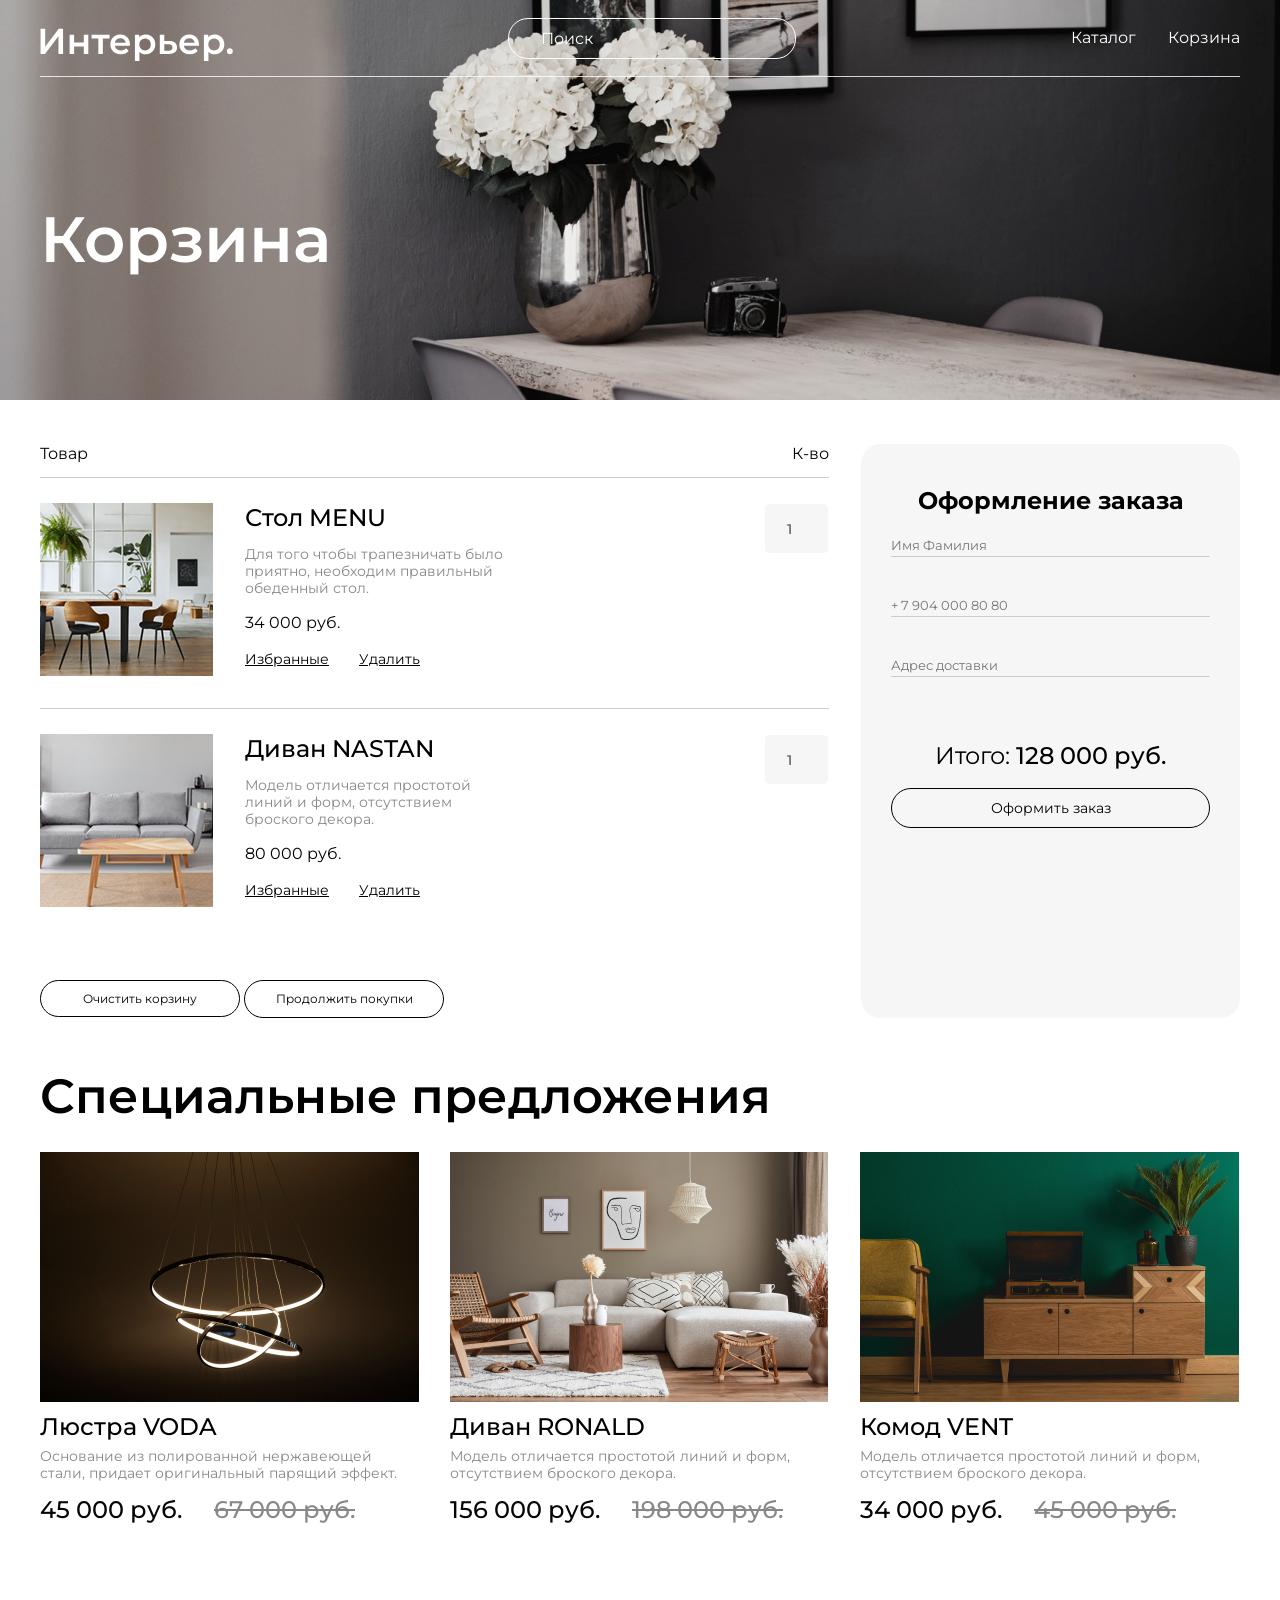
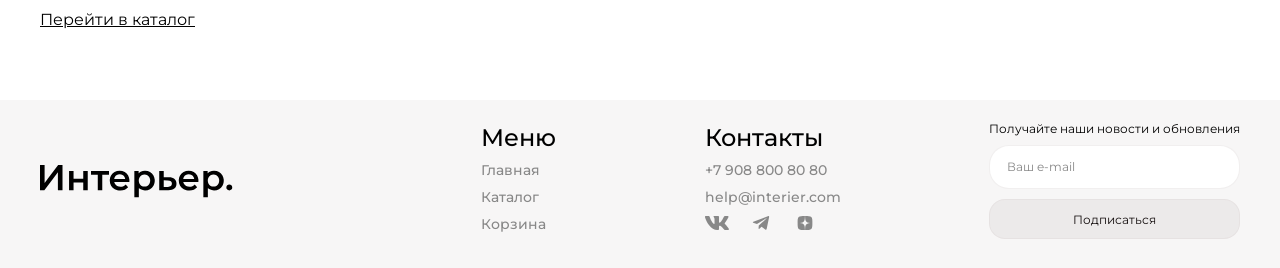
==== card.html @ ca3b6c94 "Add files via upload Upload site files" ====
<html lang="en">
    <head>
        <meta charset="UTF-8">
         <meta name="viewport" content="width=device-width, initial-scale=1.0">
            <title>Интернет-магазин</title>
        <link rel="preconnect" href="https://fonts.googleapis.com">
         <link rel="preconnect" href="https://fonts.gstatic.com" crossorigin>
        <link href="https://fonts.googleapis.com/css2?family=Montserrat:ital,wght@0,100..900;1,100..900&display=swap" rel="stylesheet">
                <link rel="stylesheet" href="style.css">
    </head>
    <body>
        <section class="cart-pg center">
     <header class="header"><!--Внутри 
            <header>
            добавьте изображение logo.svg, поле ввода и тег 
            <nav>-->
            <a class="logo" href="index.html">
             <img class="logo__img" src="./img/logo.svg" alt="Логотип"/>
            </a>
                    
            <input placeholder="Поиск" class=" header-input">

        <nav class="nav">
            
            <a class="nav__item" href="catalog.html">Каталог</a>
            <a class="nav__item" href="card.html">Корзина</a>
            
        </nav>
                 <div class="nav__main">
            <a class="nav__svg" href=""><svg width="19" height="19" viewBox="0 0 19 19" fill="none" xmlns="http://www.w3.org/2000/svg">
                <g clip-path="url(#clip0_53373_428)">
                <path d="M9.29907 1.11316C10.9342 1.06267 12.5273 1.63644 13.7542 2.71863C14.9811 3.80099 15.7498 5.31046 15.9036 6.93933C16.0545 8.53827 15.5992 10.133 14.634 11.4139L17.968 14.7469C18.0508 14.8297 18.1166 14.9279 18.1614 15.036C18.2062 15.1442 18.2297 15.2607 18.2297 15.3778C18.2297 15.4949 18.2062 15.6114 18.1614 15.7196C18.1165 15.8277 18.0508 15.9259 17.968 16.0087C17.8853 16.0914 17.7871 16.1572 17.679 16.202C17.5707 16.2469 17.4543 16.2694 17.3372 16.2694C17.22 16.2694 17.1036 16.2469 16.9954 16.202C16.8873 16.1572 16.789 16.0914 16.7063 16.0087L13.3733 12.6747C12.0925 13.6424 10.4962 14.0991 8.89575 13.9491C7.26568 13.7962 5.75519 13.0275 4.67212 11.7997C3.58905 10.5718 3.01496 8.97713 3.06665 7.3407C3.11846 5.7041 3.79274 4.14806 4.95142 2.99109C6.10904 1.83516 7.66391 1.16376 9.29907 1.11316ZM9.50903 2.91882C8.28235 2.92382 7.10691 3.41275 6.2395 4.28015C5.37213 5.14755 4.88317 6.32302 4.87817 7.54968C4.87324 8.77628 5.35288 9.95557 6.21313 10.83C6.64353 11.2674 7.15644 11.6151 7.72192 11.8534C8.28759 12.0918 8.89521 12.2161 9.50903 12.2186C10.1227 12.2211 10.7307 12.1017 11.2981 11.868C11.8657 11.6343 12.3816 11.2903 12.8157 10.8563C13.2497 10.4223 13.5936 9.90633 13.8274 9.33875C14.061 8.77131 14.1804 8.16333 14.178 7.54968C14.1755 6.93585 14.0511 6.32824 13.8127 5.76257C13.5744 5.19707 13.2267 4.68419 12.7893 4.25378C11.9149 3.3935 10.7357 2.91387 9.50903 2.91882Z" fill="white" stroke="white" stroke-width="0.2"/>
                </g>
                <defs>
                <clipPath id="clip0_53373_428">
                <rect width="19" height="19" fill="white"/>
                </clipPath>
                </defs>
                </svg>
                </a>
                <a class="nav__svg" href="catalog.html"><svg  width="20" height="20" viewBox="0 0 20 20" fill="none" xmlns="http://www.w3.org/2000/svg">
                <rect width="4.57143" height="4.57143" fill="white"/>
                <rect y="7.31427" width="4.57143" height="4.57143" fill="white"/>
                <rect y="14.6285" width="4.57143" height="4.57143" fill="white"/>
                <rect x="7.31348" y="7.31427" width="4.57143" height="4.57143" fill="white"/>
                <rect x="7.31348" y="14.6285" width="4.57143" height="4.57143" fill="white"/>
                <rect x="7.31348" width="4.57143" height="4.57143" fill="white"/>
                <rect x="14.6279" y="7.31427" width="4.57143" height="4.57143" fill="white"/>
                <rect x="14.6279" y="14.6285" width="4.57143" height="4.57143" fill="white"/>
                <rect x="14.6279" width="4.57143" height="4.57143" fill="white"/>
                </svg>
                </a>
            <a class="nav__svg" href="card.html"><svg width="25" height="25" viewBox="0 0 25 25" fill="none" xmlns="http://www.w3.org/2000/svg">
                <path d="M14.5834 20.8333C15.1359 20.8333 15.6658 20.6138 16.0566 20.2231C16.4473 19.8324 16.6667 19.3025 16.6667 18.75C16.6667 18.1975 16.4473 17.6676 16.0566 17.2768C15.6658 16.8861 15.1359 16.6667 14.5834 16.6667C14.0309 16.6667 13.501 16.8861 13.1103 17.2768C12.7196 17.6676 12.5001 18.1975 12.5001 18.75C12.5001 19.3025 12.7196 19.8324 13.1103 20.2231C13.501 20.6138 14.0309 20.8333 14.5834 20.8333ZM7.29174 20.8333C7.84428 20.8333 8.37418 20.6138 8.76488 20.2231C9.15558 19.8324 9.37508 19.3025 9.37508 18.75C9.37508 18.1975 9.15558 17.6676 8.76488 17.2768C8.37418 16.8861 7.84428 16.6667 7.29174 16.6667C6.73921 16.6667 6.20931 16.8861 5.81861 17.2768C5.4279 17.6676 5.20841 18.1975 5.20841 18.75C5.20841 19.3025 5.4279 19.8324 5.81861 20.2231C6.20931 20.6138 6.73921 20.8333 7.29174 20.8333ZM20.873 6.16978C21.133 6.16139 21.3796 6.0522 21.5606 5.86528C21.7416 5.67837 21.8428 5.42839 21.8428 5.16822C21.8428 4.90804 21.7416 4.65807 21.5606 4.47115C21.3796 4.28424 21.133 4.17504 20.873 4.16666H19.674C18.7345 4.16666 17.922 4.81874 17.7178 5.73541L16.4126 11.6125C16.2084 12.5292 15.3959 13.1812 14.4563 13.1812H6.63133L5.12924 7.17082H14.8636C15.1212 7.15907 15.3644 7.04847 15.5425 6.86202C15.7206 6.67558 15.82 6.42764 15.82 6.16978C15.82 5.91192 15.7206 5.66398 15.5425 5.47754C15.3644 5.2911 15.1212 5.18049 14.8636 5.16874H5.12924C4.82473 5.16865 4.5242 5.23799 4.25051 5.37148C3.97682 5.50498 3.73716 5.69912 3.54976 5.93914C3.36236 6.17916 3.23215 6.45875 3.16903 6.75665C3.10591 7.05455 3.11154 7.36292 3.1855 7.65832L4.68758 13.6667C4.79586 14.1002 5.046 14.4851 5.39821 14.7601C5.75042 15.0351 6.18447 15.1844 6.63133 15.1844H14.4563C15.368 15.1845 16.2524 14.8737 16.9636 14.3032C17.6748 13.7328 18.1701 12.9368 18.3678 12.0469L19.674 6.16978H20.873Z" fill="white"/>
                </svg>
                </a>
        </div>
    </header>

    <div class="cart">
            <H1 class="cart__text">Корзина</H1>
    </div>
    </section>
    <section class="order center">
        <div class="order__content">
            <div class="order__name-box">
                <p>Товар</p>
                <p>К-во</p>
            </div>    
           
             <div class="order__item">
                    <div class="order__left">
                        <img class="order__img" src="./img3/menu-cart.jpg" alt="nastan">
                        <div class="order__info">
                        <h4 class="order__menu">Стол MENU</h4>
                        <p class="order__text">Для того чтобы трапезничать было приятно, необходим правильный обеденный стол. </p>
                        <p class="order__price">34 000 руб.</p>
                        <div class="order__link">
                            <a class="order__link1" href="">Избранные</a>
                            <a class="order__link1" href="">Удалить</a>
                        </div>
                        </div>
                    </div>
                        <div>
                            <input class="order__input" type="number" placeholder="1"  min="1">
                        </div>
                </div>
                
                <div class="order__item">
            
                 <div class="order__left">
                        <img class="order__img" src="./img3/nastan-cart.jpg" alt="nastan">
                        <div class="order__info">
                        <h4 class="order__menu">Диван NASTAN</h4>
                        <p class="order__text">Модель отличается простотой линий и форм, отсутствием броского декора.  </p>
                        <p class="order__price">80 000 руб.</p>
                        <div class="order__link">
                        <a class="order__link1" href="">Избранные</a>
                        <a class="order__link1" href="">Удалить</a>
                        </div>
                        </div>
                    </div>
                        <div class="order__numder">

                            <input class="order__input" type="number" placeholder="1"  min="1">
                        </div>
                   </div>
                     <div class="order__btn">
                            <button class="order__btn-cart" type="submit">Очистить корзину</button>
                        
                            <a class="order__btn-purchase" href="catalog.html">Продолжить покупки</a>
                        </div>              
                </div>  
        </div>
        <div class="order__form center">
            <div class="order__item-form">
                <h4 class="order__form-text">Оформление заказа</h4>
                <form class="order__form-input">
                    <input class="order__form-name" type="text" placeholder="Имя Фамилия">
                    <input class="order__form-name" type="text" placeholder="+ 7 904 000 80 80">
                    <input class="order__form-name" type="text" placeholder="Адрес доставки">
                </form>
                </div>
                <div class="order__form-btn">
                    <h4 class="order__form-text2"> <span style="font-weight: 400;">Итого:</span> 128 000 руб.</h4>
                    <button class="order__form-cart" type="submit">Оформить заказ</button>
                </div>
        </div>

    </section> 
   

    <section class="card center">
        <h2 class="card__title">Специальные предложения</h2>
        <div class="card__content">
        <article class="product">
              <button class="product__butoton">
                <img class="product__link" src="./img2/shopping-bag-line 1.svg" alt="В корзину">
            </button>
            <button class="product__butoton-card">
                <img class="product__link" src="./img2/coolicon.svg" alt="В избранное">
            </button>
            <img src="./img/VODA.png" alt="VODA" class="product__img">
            <h3 class="product__title">Люстра VODA</h3>
            <p class="product__description">Основание из полированной нержавеющей стали, придает оригинальный парящий эффект.</p>
            <div class="product__box-price">
            <p class="product__price product__price_active">45 000 руб.</p>
            <p class="product__discount">67 000 руб.</p>
            </div>
        </article>

        <article class="product">
             <button class="product__butoton">
                <img class="product__link" src="./img2/shopping-bag-line 1.svg" alt="В корзину">
            </button>
            <button class="product__butoton-card">
                <img class="product__link" src="./img2/coolicon.svg" alt="В избранное">
            </button>
             <img src="./img/RONALD.jpg" alt="RONALD" class="product__img" >
            <h3 class="product__title">Диван RONALD</h3>
            <p class="product__description">Модель отличается простотой линий и форм, отсутствием броского декора.</p>
            <div class="product__box-price">
            <p class="product__price product__price_active">156 000 руб.</p>
            <p class="product__discount">198 000 руб.</p>
            </div>
       </article>

       <article class="product">
            <button class="product__butoton">
                <img class="product__link" src="./img2/shopping-bag-line 1.svg" alt="В корзину">
            </button>
            <button class="product__butoton-card">
                <img class="product__link" src="./img2/coolicon.svg" alt="В избранное">
            </button>
            <img src="./img/VENT.jpg" alt="VENT" class="product__img">
            <h3 class="product__title">Комод VENT</h3>
            <p class="product__description">Модель отличается простотой линий и форм, отсутствием броского декора.</p>
            <div class="product__box-price">
            <p class="product__price product__price_active">34 000 руб.</p>
            <p class="product__discount">45 000 руб.</p>
            </div>
        </article>
        </div>

    </section>

    
         <a class="catalog-link center" href="catalog.html">Перейти в каталог</a>

    

    <footer class="footer center">
        <article class="footer-logo">
            <img src="./img/logo-footer.svg" alt="LOGO">
        </article>
        <section class="footer__content">
            <div class="footer__div1">
                <h4 class="footer__item">Меню</h4>
                    <nav class="footer__list">
                    <a class="footer__list1" href="index.html">Главная</a>
                    <a class="footer__list1" href="catalog.html">Каталог</a>
                    <a class="footer__list1" href="card.html">Корзина</a>
                    </nav>
            </div>

            <div class="footer__div2">
            <h4 class="footer__item">Контакты</h4>
                <a class="footer__list1" href="tel:+79088008080">+7 908 800 80 80</a>
                <a class="footer__list2" href="mailto:help@interier.com">help@interier.com</a>
                               <div class="footer__div-info">
                <a class="footer__div-info2" href="#"><svg class="footer-icon" width="24" height="14" viewBox="0 0 24 14" fill="none" xmlns="http://www.w3.org/2000/svg">
<path fill-rule="evenodd" clip-rule="evenodd" d="M23.45 0.948C23.616 0.402 23.45 0 22.655 0H20.03C19.362 0 19.054 0.347 18.887 0.73C18.887 0.73 17.552 3.926 15.661 6.002C15.049 6.604 14.771 6.795 14.437 6.795C14.27 6.795 14.019 6.604 14.019 6.057V0.948C14.019 0.292 13.835 0 13.279 0H9.151C8.734 0 8.483 0.304 8.483 0.593C8.483 1.214 9.429 1.358 9.526 3.106V6.904C9.526 7.737 9.373 7.888 9.039 7.888C8.149 7.888 5.984 4.677 4.699 1.003C4.45 0.288 4.198 0 3.527 0H0.9C0.15 0 0 0.347 0 0.73C0 1.412 0.89 4.8 4.145 9.281C6.315 12.341 9.37 14 12.153 14C13.822 14 14.028 13.632 14.028 12.997V10.684C14.028 9.947 14.186 9.8 14.715 9.8C15.105 9.8 15.772 9.992 17.33 11.467C19.11 13.216 19.403 14 20.405 14H23.03C23.78 14 24.156 13.632 23.94 12.904C23.702 12.18 22.852 11.129 21.725 9.882C21.113 9.172 20.195 8.407 19.916 8.024C19.527 7.533 19.638 7.314 19.916 6.877C19.916 6.877 23.116 2.451 23.449 0.948H23.45Z" fill=""/>
</svg>
</a>
                <a class="footer__div-info2" href="#"><svg class="footer-icon" width="21" height="18" viewBox="0 0 21 18" fill="none" xmlns="http://www.w3.org/2000/svg">
<path d="M19.2952 0.200894L0.690181 7.4125C-0.0585179 7.74834 -0.311748 8.42087 0.50922 8.78587L5.28221 10.3105L16.8227 3.14143C17.4528 2.69136 18.0979 2.81137 17.5428 3.30647L7.63109 12.3272L7.31974 16.1448C7.60812 16.7342 8.13615 16.737 8.47297 16.444L11.2152 13.8359L15.9117 17.3709C17.0025 18.02 17.596 17.6011 17.8307 16.4114L20.9112 1.74952C21.231 0.285058 20.6856 -0.360199 19.2952 0.200894Z" fill=""/>
</svg>
</a>
                <a class="footer__div-info2" href="#"><svg class="footer-icon" width="19" height="18" viewBox="0 0 19 18" fill="none" xmlns="http://www.w3.org/2000/svg">
<path d="M11.3321 10.7357C9.83929 12.195 9.73071 14.0143 9.60178 18C13.5239 18 16.2314 17.9871 17.6293 16.7014C18.9864 15.3771 19 12.69 19 9.09643C14.7929 9.225 12.8725 9.32143 11.3321 10.7357ZM0 9.09643C0 12.69 0.0135714 15.3771 1.37071 16.7014C2.76857 17.9871 5.47607 18 9.39821 18C9.2625 14.0143 9.16071 12.195 7.66786 10.7357C6.1275 9.32143 4.20714 9.21857 0 9.09643ZM9.39821 0C5.48286 0 2.76857 0.0128571 1.37071 1.29857C0.0135714 2.62286 0 5.31 0 8.90357C4.20714 8.775 6.1275 8.67857 7.66786 7.26429C9.16071 5.805 9.26929 3.98571 9.39821 0ZM11.3321 7.26429C9.83929 5.805 9.73071 3.98571 9.60178 0C13.5239 0 16.2314 0.0128571 17.6293 1.29857C18.9864 2.62286 19 5.31 19 8.90357C14.7929 8.775 12.8725 8.67857 11.3321 7.26429Z" fill=""/>
</svg>
</a>
                </div>
            </div>

        <form class="footer__form">
            <p class="footer__text">Получайте наши новости и обновления</p>

            <input class="footer__input" placeholder="Ваш e-mail" type="email">
            <button class="footer__button" type="submit">Подписаться</button>
        </form>
        </section>

    </footer>

</body>
---- style.css ----
@charset "UTF-8";
.catalog-pg {
  background-image: url(./img/catalog-pg.jpg);
  background-size: cover;
  background-repeat: no-repeat;
}

a,
input,
button {
  font-family: "Montserrat", "Arial";
}

body {
  font-size: 16px;
  font-family: "Montserrat", "Arial";
}

.block {
  padding-top: 127px;
  padding-bottom: 127px;
  color: #FFFFFF;
}
.block__title {
  font-weight: 600;
  font-size: 64px;
  line-height: 70px;
  max-width: 792px;
  margin-bottom: 16px;
}

.link {
  padding-top: 70px;
  padding-bottom: 47px;
}

.link-ct__item {
  color: black;
  font-size: 16px;
  line-height: 20px;
  text-decoration: none;
  display: inline-block;
}

.link-ct__item1:not(:last-child)::after {
  content: " /";
  margin: 0 5px;
  color: #000000;
}

.fulter-button-wrapper {
  position: relative;
  display: flex;
  justify-content: flex-end;
}

.conteiner {
  display: flex;
}

.fulter-button::-webkit-details-marker {
  display: none;
}

details[open] > .fulter-button {
  content: "";
  border: 2px solid black;
}

.fulter-button {
  background-color: white;
  border: 1px solid #ccc;
  padding-top: 9px;
  padding-bottom: 10px;
  margin-right: 10px;
  font-size: 16px;
  border-radius: 20px;
  background-size: 19px; /* исправлено: было 10px, потом 19px — оставь 19px */
  font-weight: 500;
  width: 182px;
  padding-left: 23px;
  display: block;
  position: relative;
  background-image: url(./img3/Polygon\ 1.png);
  background-position: calc(100% - 35px);
  background-repeat: no-repeat;
  cursor: pointer;
  box-sizing: border-box; /* обязательно для адаптива */
}

.fulter-button:hover {
  color: #676464;
  transform: scale(1.01);
  box-shadow: 0 10px 20px rgba(0, 0, 0, 0.1);
}

.filtering-form {
  position: absolute;
  z-index: 1;
  background-color: #FFFFFF;
  top: calc(100% + 14px);
  right: 10px;
  display: flex;
  flex-direction: column;
  align-items: center;
  padding: 40px;
  width: 525px;
  height: 548px;
  box-shadow: 0px 4px 67px -12px rgba(0, 0, 0, 0.32);
}

.filtering-form__content-wapper {
  display: flex;
  flex-direction: column;
  flex-wrap: wrap;
  gap: 32px 65px;
  width: 445px;
  height: 468px;
}

.filtering-form__fieldset {
  display: flex;
  flex-direction: column;
  gap: 16px;
  padding: 0;
  border: none;
}

.filtering-form__fieldset-type {
  padding-right: 40px;
}

.filtering-form__legend {
  font-size: 16px;
  font-weight: 500;
  margin-bottom: 16px;
}

.radio {
  display: flex;
  align-items: center;
  gap: 10px;
}

.radio__input {
  display: none;
}

.radio__label {
  display: flex;
  align-items: center;
  cursor: pointer;
  position: relative;
  padding-left: 30px;
  font-size: 14px;
}

.radio__label:hover {
  color: #676464;
  transform: scale(1.01);
}

.radio__label::before {
  content: "";
  border: 1px solid #888888;
  position: absolute;
  border-radius: 60px;
  width: 15px;
  height: 15px;
  left: 0;
  background-color: #FFFFFF;
}

.radio__input:checked + .radio__label::before {
  border-color: #000000;
  background-image: url(./img3/Vector\ 1.png);
  background-repeat: no-repeat;
  background-position: center;
}

.range {
  display: flex;
  flex-direction: column;
  gap: 14px;
}

.range__input {
  width: 190px;
  height: 10px;
  overflow: hidden;
  outline: none;
}

.range__input,
.range__input::-webkit-slider-runnable-track,
.range__input::-webkit-slider-thumb {
  -webkit-appearance: none;
  background: none;
}

.range__input::-webkit-slider-runnable-track {
  width: 200px;
  height: 1px;
  background: #000000;
}

.range__input:nth-child(2)::-webkit-slider-runnable-track {
  background: none;
}

.range__input::-webkit-slider-thumb {
  position: relative;
  height: 8px;
  width: 8px;
  margin-top: -4px;
  background: #000000;
  border: 1px solid #000000;
  border-radius: 25px;
  cursor: pointer;
  z-index: 1;
}

.range__input::-webkit-slider-thumb:active {
  cursor: pointer;
}

.range__slider {
  font-family: sans-serif;
  font-size: 14px;
  position: relative;
  width: 200px;
  display: inline-block;
  margin-top: -5px;
}

.range__slider input {
  position: absolute;
}

.range__input:nth-child(1)::-webkit-slider-thumb {
  z-index: 2;
}

.color-options {
  display: flex;
  flex-wrap: wrap;
  max-width: 190px;
  gap: 14px;
}

.color-options__checkbox {
  width: 15px;
  height: 15px;
}

.checkbox {
  display: flex;
  align-items: center;
  gap: 10px;
}

.checkbox__input {
  display: none;
}

.checkbox__lebel {
  display: flex;
  align-items: center;
  cursor: pointer;
  position: relative;
  padding-left: 30px;
  font-size: 14px;
}

.checkbox__lebel:hover {
  color: #676464;
  transform: scale(1.01);
}

.checkbox__lebel::before {
  content: "";
  display: inline-block;
  width: 14px;
  height: 14px;
  border: 1px solid #888888;
  position: absolute;
  left: 0;
  background-color: #FFFFFF;
}

.checkbox__input:checked + .checkbox__lebel::before {
  background-image: url(./img3/Vector\ 1.png);
  background-repeat: no-repeat;
  background-position: center;
  border-color: #000000;
}

.checkbox__lebel-withe::before {
  background-color: white;
  border-color: #888888;
}

.checkbox__lebel-black::before {
  background-color: black;
  border-color: black;
}

.checkbox__lebel-gray::before {
  background-color: #888888;
  border-color: #888888;
}

.checkbox__lebel-red::before {
  background-color: red;
  border-color: red;
}

.checkbox__lebel-orange::before {
  background-color: orange;
  border-color: orange;
}

.checkbox__lebel-yellow::before {
  background-color: yellow;
  border-color: yellow;
}

.checkbox__lebel-green::before {
  background-color: green;
  border-color: green;
}

.checkbox__lebel-blue-green::before {
  background-color: #1CCC97;
  border-color: #1CCC97;
}

.checkbox__lebel-lightblue::before {
  background-color: lightblue;
  border-color: lightblue;
}

.checkbox__lebel-blue::before {
  background-color: blue;
  border-color: blue;
}

.checkbox__lebel-purple::before {
  background-color: purple;
  border-color: purple;
}

.checkbox__lebel-backlash::before {
  background-color: #9D0DB5;
  border-color: #9D0DB5;
}

.checkbox__lebel-pink::before {
  background-color: #D89AFF;
  border-color: #D89AFF;
}

.checkbox__lebel-pipl::before {
  background-color: #FF65A6;
  border-color: #FF65A6;
}

.checkbox__input:checked + .checkbox__lebel-black::before {
  background-image: url(./img3/Vector\ 2.png);
  background-repeat: no-repeat;
  background-position: center;
  background-size: 15px;
}

.checkbox__input:checked + .checkbox__lebel-green::before {
  background-image: url(./img3/Vector\ 2.png);
  background-repeat: no-repeat;
  background-position: center;
  background-size: 15px;
}

.checkbox__input:checked + .checkbox__lebel-blue::before {
  background-image: url(./img3/Vector\ 2.png);
  background-repeat: no-repeat;
  background-position: center;
  background-size: 15px;
}

.checkbox__input:checked + .checkbox__lebel-purple::before {
  background-image: url(./img3/Vector\ 2.png);
  background-repeat: no-repeat;
  background-position: center;
  background-size: 15px;
}

.checkbox__input:checked + .checkbox__lebel-gray::before {
  background-image: url(./img3/Vector\ 2.png);
  background-repeat: no-repeat;
  background-position: center;
  background-size: 15px;
}

.checkbox__input:checked + .checkbox__lebel-purple::before {
  background-image: url(./img3/Vector\ 2.png);
  background-repeat: no-repeat;
  background-position: center;
  background-size: 15px;
}

.filtering-form__button {
  padding: 0;
  gap: 10px;
  position: relative;
  left: 127px; /* ⚠️ лучше убрать или заменить на margin/flex — ломается на мобильных */
  font-size: 16px;
  width: 190px;
  height: 40px;
  border-radius: 20px;
  border: 1px solid #040404;
  background-color: transparent; /* или любой начальный цвет */
  color: #040404; /* базовый цвет текста */
  transition: background-color 0.3s ease, color 0.3s ease, transform 0.3s cubic-bezier(0.25, 0.8, 0.25, 1), box-shadow 0.3s ease;
}

.filtering-form__button:hover {
  background-color: #000000; /* чёрный фон */
  color: #ffffff; /* белый текст */
  transform: translateY(-1px);
  box-shadow: -4px 5px 5px rgba(0, 0, 0, 0.2);
}

.select-css2 {
  -webkit-appearance: none;
     -moz-appearance: none;
          appearance: none;
  background-color: white;
  border: 1px solid #ccc;
  padding: 10px 40px 10px 15px;
  font-size: 16px;
  border-radius: 20px;
  background-image: url(./img3/Polygon\ 1.png);
  background-position: calc(100% - 20px);
  background-size: 20 px;
  background-repeat: no-repeat;
  width: 227px;
  padding-left: 23px;
  height: 40px;
  cursor: pointer;
}

.select-css2:hover {
  color: #676464;
  transform: scale(1.01);
  box-shadow: 0 10px 20px rgba(0, 0, 0, 0.1);
}

.link {
  display: flex;
  flex-direction: row;
  justify-content: space-between;
}

.product1 {
  display: grid;
  grid-template-columns: repeat(12, 4fr);
  gap: 30px;
}

.product {
  width: 379px;
  grid-column: span 4;
  position: relative;
}

.product__butoton, .product__butoton-card {
  background: none;
  border: none;
  padding: 0;
  cursor: pointer;
  position: absolute;
  top: 10px;
  right: 10px;
}

.product__butoton {
  padding-right: 21px;
}

.product__butoton-card, .product__butoton {
  display: none;
}

.product:hover .product__butoton {
  display: block;
}

.product:hover .product__butoton-card {
  display: block;
}

.product__img {
  display: block;
}
.product__img__title {
  font-weight: 500;
  font-size: 24px;
  line-height: 29px;
  color: #000000;
  margin-bottom: 7px;
  margin-top: 10px;
}
.product__img__description {
  font-size: 14px;
  line-height: 17px;
  color: #888888;
  margin-bottom: 13px;
}
.product__img__price {
  font-weight: 500;
  font-size: 24px;
  line-height: 29px;
  color: #050505;
}
.product__img__box-price {
  display: flex;
  gap: 32px;
}
.product__img__discount {
  font-weight: 500;
  font-size: 24px;
  line-height: 29px;
  color: #888888;
  text-decoration-line: line-through;
}

.cart-pg {
  background-image: url(./img3/cart-pg.jpg);
  background-repeat: no-repeat;
  background-size: cover;
  background-position: center;
  margin-bottom: 44px;
  height: 400px;
}

.cart__text {
  font-style: normal;
  font-weight: 600;
  font-size: 64px;
  line-height: 70px;
  color: #FFFFFF;
  padding-top: 127px;
}

.order {
  display: grid;
  grid-template-columns: repeat(12, 1fr);
  gap: 32px;
}
.order__content {
  grid-column: span 8;
}
.order__name-box {
  display: flex;
  justify-content: space-between;
  padding-bottom: 14px;
}
.order__item {
  border-top: 0.5px solid #CACDD8;
  padding-top: 25px;
  padding-bottom: 32px;
  display: flex;
}
.order__left {
  display: flex;
  max-width: 786px;
  width: 100%;
  gap: 32px;
}
.order__img {
  max-width: 173px;
  width: 100%;
  min-height: 173px;
  height: 100%;
}
.order__info {
  max-width: 276px;
  width: 100%;
}
.order__menu {
  font-style: normal;
  font-weight: 500;
  font-size: 24px;
  line-height: 29px;
  color: #000000;
}
.order__text {
  font-style: normal;
  font-weight: 400;
  font-size: 14px;
  line-height: 17px;
  color: #888888;
  padding-bottom: 16px;
  padding-top: 14px;
}
.order__price {
  padding-bottom: 15px;
}
.order__link {
  display: flex;
  align-items: center;
  color: #000000;
  gap: 30px;
}
.order__link1 {
  color: black;
  line-height: 24px;
  font-weight: 400;
  font-size: 14px;
}
.order__input {
  max-width: 71px;
  width: 100%;
  height: 51px;
  background: #F7F6F6;
  border-radius: 6px;
  font-style: normal;
  font-weight: 600;
  font-size: 14px;
  line-height: 17px;
  display: flex;
  align-items: center;
  text-align: center;
  color: #000000;
  border: 1px solid #FFFFFF;
}
.order__btn {
  padding-top: 23px;
  max-width: 853px;
  width: 100%;
}
.order__btn-cart {
  box-sizing: border-box;
  max-width: 200px;
  width: 100%;
  height: 37px;
  border: 1px solid #000000;
  border-radius: 50px;
  margin-top: 18px;
  font-size: 12px;
  background: #FFFFFF;
}
.order__btn-purchase {
  display: inline-flex;
  box-sizing: border-box;
  width: 100%;
  max-width: 200px;
  min-height: 38px;
  border: 1px solid #000000;
  border-radius: 50px;
  font-size: 12px;
  line-height: 1.4;
  background-color: #FFFFFF;
  color: #000000;
  text-decoration: none;
  cursor: pointer;
  transition: background-color 0.3s ease, transform 0.2s ease;
  align-items: center;
  justify-content: center;
}
.order__form {
  background: #F7F6F6;
  border-radius: 20px;
  height: auto; /* вместо фиксированной 493px */
  min-height: 493px;
  grid-column: span 4;
  display: flex;
  flex-direction: column;
  align-items: center;
  max-width: 379px;
  width: 100%;
}
.order__item-form {
  max-width: 319px;
  width: 100%;
  flex-direction: column;
  font-style: normal;
  line-height: 29px;
  display: flex;
  align-items: center;
  margin-bottom: 64px;
}
.order__form-text {
  font-weight: 700;
  font-size: 24px;
  margin-bottom: 22px;
  margin-top: 42px;
  max-width: 343px;
  width: 100%;
  display: flex;
  justify-content: space-around;
}
.order__form-input {
  display: flex;
  flex-direction: column;
  gap: 40px;
  align-self: stretch;
}
.order__form-name {
  border-bottom: 0.5px solid #CACDD8;
  box-sizing: border-box;
  display: flex;
  flex-direction: row;
  align-items: flex-start;
  padding: 0px 0px 3px;
  gap: 10px;
  flex: none;
  align-self: stretch;
  border-top: none;
  border-left: none;
  border-right: none;
  background-color: #F7F6F6;
}
.order__form-btn {
  max-width: 319px;
  width: 100%;
  display: flex;
  flex-direction: column;
  align-items: center;
  margin-bottom: 91px;
}
.order__form-text2 {
  /* 128 000 руб. */
  font-style: normal;
  font-weight: 500;
  font-size: 24px;
  line-height: 29px;
  color: #000000;
  flex: none;
}
.order__form-cart {
  box-sizing: border-box;
  max-width: 319px;
  width: 100%;
  height: 40px;
  border: 1px solid #000000;
  border-radius: 50px;
  margin-top: 18px;
  font-size: 14px;
  background: #F7F6F6;
}

* {
  margin: 0;
  padding: 0;
}

.center {
  padding-left: calc(50% - 600px);
  padding-right: calc(50% - 600px);
}

a,
input,
button {
  font-family: "Montserrat", "Arial";
}

body {
  font-size: 16px;
  font-family: "Montserrat", "Arial";
}

.header {
  height: 76px;
  display: flex;
  flex-wrap: wrap;
  justify-content: space-between;
  align-items: center;
  border-bottom: 0.5px solid rgba(255, 255, 255, 0.8);
}

.header-input::-moz-placeholder {
  color: #ffffff;
}

.header-input::placeholder {
  color: #ffffff;
}

.header-input {
  border-radius: 20px;
  max-width: 288px;
  width: 100%;
  height: 41px;
  border: 1px solid #FFFFFF;
  color: #ffffff;
  font-size: 16px;
  line-height: 100%;
  font-weight: normal;
  box-sizing: border-box;
  outline: none;
  padding: 11px 32px;
  background-color: transparent;
}

.hero-pg {
  background-image: url(./img/header-pg.jpg);
  background-size: cover;
  background-repeat: no-repeat;
}

.logo {
  margin-top: 13px;
}

.main {
  margin-top: 140px;
  padding-bottom: 363px;
  color: #FFFFFF;
}
.main__title {
  font-weight: 600;
  font-size: 64px;
  line-height: 70px;
  max-width: 792px;
  margin-bottom: 16px;
}
.main__text {
  font-size: 24px;
  line-height: 29px;
  margin-bottom: 19px;
}

.main__link {
  color: white;
  font-size: 16px;
  line-height: 24px;
  text-decoration: none;
  display: inline-block;
}

a.main__link:hover {
  text-decoration: underline;
}

.nav {
  display: flex;
  gap: 32px;
}
.nav__item {
  color: white;
  font-size: 16px;
  line-height: 20px;
  text-decoration: none;
}

.nav__main {
  display: none;
}

a.nav__item:hover {
  text-decoration: underline;
}

.nav__svg {
  display: block; /* или inline-block — чтобы transform работал предсказуемо */
  width: 24px; /* фиксируем размер */
  height: 24px;
  transition: transform 0.3s cubic-bezier(0.25, 0.8, 0.25, 1);
  transform-origin: center; /* масштабируем из центра */
}

.nav__svg:hover {
  transform: scale(1.15); /* мягкое увеличение, без «наезда» на соседей */
}

/*ЗАголовок МЕБЕЛЬ ДЛЯ ...*/
.mebel {
  padding-top: 63px;
}
.mebel__title {
  font-weight: 600;
  font-size: 48px;
  line-height: 100%;
  color: #000000;
  flex-wrap: wrap;
}
.mebel__div {
  margin-top: 32px;
  display: grid;
  gap: 31px;
  grid-template-columns: repeat(12, 1fr);
}
.mebel__box-big {
  height: 415px;
  grid-column: span 6;
  display: flex;
  justify-content: center;
  align-items: center;
  font-size: 34px;
  color: #FFFFFF;
  font-weight: 600;
}
.mebel__box {
  height: 415px;
  grid-column: span 4;
  display: flex;
  justify-content: center;
  align-items: center;
  font-size: 34px;
  color: #FFFFFF;
  font-weight: 600;
}
.mebel__box1 {
  background-image: url(img/mebel1.jpg);
}
.mebel__box2 {
  background-image: url(./img/mebel2.jpg);
}
.mebel__box3 {
  background-image: url(./img/mebel3.jpg);
}
.mebel__box4 {
  background-image: url(./img/mebel4.jpg);
}
.mebel__box5 {
  background-image: url(./img/mebel5.jpg);
}

/*Заголовку h2(Специальные предложения*/
.card {
  margin-top: 54px;
}
.card__content {
  gap: 30px;
  margin-bottom: 53px;
  display: grid;
  grid-template-columns: repeat(12, 4fr);
}
.card__title {
  font-weight: 600;
  font-size: 48px;
  line-height: 100%;
  color: #000000;
  flex-wrap: wrap;
  padding-bottom: 32px;
}

.product {
  max-width: 379px;
  width: 100%;
  grid-column: span 4;
  position: relative;
}
.product__img {
  display: block;
}
.product__title {
  font-weight: 500;
  font-size: 24px;
  line-height: 29px;
  color: #000000;
  margin-bottom: 7px;
  margin-top: 10px;
}
.product__description {
  font-size: 14px;
  line-height: 17px;
  color: #888888;
  margin-bottom: 13px;
}
.product__price {
  font-weight: 500;
  font-size: 24px;
  line-height: 29px;
  color: #050505;
}
.product__box-price {
  display: flex;
  gap: 32px;
}
.product__discount {
  font-weight: 500;
  font-size: 24px;
  line-height: 29px;
  color: #888888;
  text-decoration-line: line-through;
}

/* НАВЕДЕНИЕ И СТИЛИ ДЛЯ КНОПОК*/
.nav__item:hover {
  animation: pulse 0.4s cubic-bezier(0.25, 0.8, 0.25, 1) forwards;
}

@keyframes pulse {
  0% {
    transform: scale(1);
  }
  100% {
    transform: scale(1.05);
  }
}
.main__link:hover {
  animation: pulse 0.4s cubic-bezier(0.25, 0.8, 0.25, 1) forwards;
}

@keyframes pulse {
  0% {
    transform: scale(1);
  }
  100% {
    transform: scale(1.08);
  }
}
.link-ct__item:hover {
  animation: pulse 0.4s cubic-bezier(0.25, 0.8, 0.25, 1) forwards;
}

@keyframes pulse {
  0% {
    transform: scale(1);
  }
  100% {
    transform: scale(1.03);
  }
}
.product:hover {
  transform: scale(1.01);
  border-color: rgba(136, 136, 136, 0.15);
  box-shadow: 0 10px 20px rgba(0, 0, 0, 0.1);
}

.product {
  border-radius: 4px;
  transition: transform 0.3s ease, box-shadow 0.3s ease, border-color 0.3s ease;
  cursor: pointer;
}

.product__link:hover {
  transform: scale(1.3);
}

.order__link1:hover {
  transform: scale(1.02);
  color: rgba(0, 0, 0, 0.7);
}

.order__btn-cart {
  cursor: pointer;
  transition: transform 0.3s cubic-bezier(0.25, 0.8, 0.25, 1), box-shadow 0.3s ease, border-color 0.3s ease, background-color 0.3s ease, color 0.3s ease;
}

.order__btn-cart:hover {
  background-color: #000000; /* чёрный фон */
  color: #FFFFFF; /* белый текст */
  border-color: #000000; /* чтобы граница не «прыгала» цветом */
  transform: scale(1.02); /* лёгкое увеличение — не ломает соседей */
  box-shadow: 0 4px 12px rgba(0, 0, 0, 0.15);
}

.order__btn-purchase {
  cursor: pointer;
  transition: transform 0.3s cubic-bezier(0.25, 0.8, 0.25, 1), box-shadow 0.3s ease, border-color 0.3s ease, background-color 0.3s ease, color 0.3s ease;
}

.order__btn-purchase:hover {
  background-color: #000000; /* чёрный фон */
  color: #FFFFFF; /* белый текст */
  border-color: #000000; /* чтобы граница не «прыгала» цветом */
  transform: scale(1.02); /* лёгкое увеличение — не ломает соседей */
  box-shadow: 0 4px 12px rgba(0, 0, 0, 0.15);
}

.order__form-cart {
  cursor: pointer;
  transition: transform 0.3s cubic-bezier(0.25, 0.8, 0.25, 1), box-shadow 0.3s ease, border-color 0.3s ease, background-color 0.3s ease, color 0.3s ease;
}

.order__form-cart:hover {
  color: rgba(0, 0, 0, 0.7);
  animation: lift 0.35s cubic-bezier(0.25, 0.8, 0.25, 1) forwards;
  background-color: #000000; /* чёрный фон */
  color: #FFFFFF; /* белый текст */
  border-color: #000000; /* чтобы граница не «прыгала» цветом */
  transform: scale(1.02); /* лёгкое увеличение — не ломает соседей */
  box-shadow: 0 4px 12px rgba(0, 0, 0, 0.15);
}

@keyframes lift {
  0% {
    transform: translate3d(0, 0, 0) scale(1);
    box-shadow: 0 4px 8px rgba(0, 0, 0, 0.1);
  }
  100% {
    transform: translate3d(0, -6px, 0) scale(1.03);
    box-shadow: 0 12px 24px rgba(0, 0, 0, 0.15);
  }
}
.catalog-link:hover {
  color: #676464;
  transform: scale(1.01);
}

.footer__list1:hover {
  color: #150f0f;
  transform: scale(1.05);
}

.footer__list2:hover {
  color: #150f0f;
  transform: scale(1.05);
}

.footer__div-info2:hover {
  color: #150f0f;
  transform: scale(1.4);
}

/* НАВЕДЕНИЕ И СТИЛИ ДЛЯ КНОПОК*/
.catalog-link {
  color: black;
  font-weight: normal;
  font-size: 16px;
  line-height: 24px;
  margin-bottom: 68px;
  margin-top: 31px;
  display: inline-block;
}

.footer {
  background-color: #f7f6f6;
  padding-top: 23px;
  padding-bottom: 29px;
  display: flex;
  justify-content: space-between;
  flex-wrap: wrap;
}

.footer-logo {
  display: flex;
  align-items: center;
}

.footer__content {
  width: 759px;
  display: flex;
  justify-content: space-between;
  flex-wrap: wrap;
}

.footer__div2 {
  display: flex;
  flex-direction: column;
  gap: 10px;
}

.footer__div-info {
  display: flex;
  gap: 20px;
}

.footer__div-info2 {
  cursor: pointer;
}

.footer__div-info2 {
  color: #888888; /* базовый цвет текста и иконки */
  text-decoration: none;
  display: inline-flex;
  align-items: center;
  gap: 8px;
  transition: color 0.3s ease; /* плавная смена цвета */
}

.footer-icon {
  width: 24px;
  height: 14px; /* точно под viewBox, чтобы не было «прыжков» */
  fill: currentColor; /* иконка берёт цвет родителя */
  display: block;
  transition: transform 0.3s cubic-bezier(0.25, 0.8, 0.25, 1);
}

.footer__div-info2:hover {
  color: #150f0f; /* новый цвет при наведении */
}

.footer__div-info2:hover .footer-icon {
  transform: scale(1.05); /* лёгкое увеличение без сдвига соседей */
}

.footer__div1 {
  display: flex;
  flex-direction: column;
  gap: 10px;
}

.footer__item {
  font-weight: 500;
  font-size: 24px;
  line-height: 29px;
  color: #000000;
}

.footer__list {
  display: flex;
  flex-direction: column;
  justify-content: space-between;
  flex-wrap: wrap;
  gap: 10px;
}

.footer__list1 {
  color: #888888;
  font-weight: 500;
  font-size: 14px;
  line-height: 17px;
  text-decoration: none;
}

.footer__list2 {
  color: #888888;
  font-weight: 500;
  font-size: 14px;
  line-height: 17px;
  text-decoration: none;
}

a.footer__item:hover {
  text-decoration: underline;
}

.footer__form {
  display: flex;
  flex-direction: column;
  gap: 2px;
}

.footer__text {
  font-size: 12px;
  line-height: 15px;
  color: #000000;
  margin-bottom: 8px;
  line-height: 100%;
}

.footer__input {
  background: #ffffff;
  border: 1px solid rgba(222, 215, 215, 0.4117647059);
  box-sizing: border-box;
  border-radius: 20px;
  font-weight: normal;
  font-size: 12px;
  line-height: 18px;
  color: #000000;
  padding: 12px 17px;
  width: 100%;
  margin-bottom: 8px;
  cursor: pointer;
}

.footer__input::-moz-placeholder {
  color: #888;
  opacity: 1;
}

.footer__input::placeholder {
  color: #888;
  opacity: 1;
}

.footer__input::-webkit-input-placeholder {
  color: #888;
  opacity: 1;
}

.footer__input:-moz-placeholder {
  color: #888;
  opacity: 1;
}

.footer__input::-moz-placeholder {
  color: #888;
  opacity: 1;
}

.footer__input:-ms-input-placeholder {
  color: #888;
  opacity: 1;
}

/* Анимация */
@keyframes pulse-placeholder {
  0% {
    color: #888;
    opacity: 0.8;
  }
  100% {
    color: #17232c;
    opacity: 1;
  }
}
input::-webkit-input-placeholder {
  -webkit-transition: opacity 0.3s ease, color 0.3s ease;
  transition: opacity 0.3s ease, color 0.3s ease;
}

input:focus::-webkit-input-placeholder {
  opacity: 0;
  color: transparent;
}

.footer__button {
  max-width: 260px;
  width: 100%;
  height: 40px;
  background-color: rgba(222, 215, 215, 0.41);
  border-radius: 16px;
  border: 1px solid rgba(222, 215, 215, 0.4117647059);
  cursor: pointer;
  font-size: 12px;
  color: #150f0f; /* базовый цвет текста */
  /* переход делаем здесь, на обычном состоянии */
  transition: background-color 0.3s ease, color 0.3s ease, transform 0.3s cubic-bezier(0.25, 0.8, 0.25, 1), box-shadow 0.3s ease;
}

.footer__button:hover {
  background-color: #000000; /* чёрный фон */
  color: #ffffff; /* белый текст */
  transform: translateY(-1px);
  box-shadow: -4px 5px 5px rgba(0, 0, 0, 0.2);
}

@media (max-width: 1024px) {
  .center {
    padding-left: calc(50% - 393px);
    padding-right: calc(50% - 393px);
  }
  .mebel__box1 {
    height: 268px;
  }
  .mebel__box2 {
    height: 268px;
  }
  .mebel__box {
    height: 268px;
  }
  .filtering-form {
    right: -225px;
  }
  .product1 {
    display: flex;
    flex-wrap: wrap;
    gap: 28px;
  }
  .order {
    display: block;
  }
  .order__content {
    display: flex;
    flex-direction: column;
  }
  .order__form {
    grid-column: 1/-1;
    margin-top: 64px;
  }
  .order__btn {
    padding-top: 0%;
  }
  .order__btn-cart {
    margin-top: 0%;
  }
  .card__content {
    display: flex;
    flex-wrap: wrap;
    gap: 28px;
  }
  .footer-logo {
    display: none;
  }
}
@media (min-width: 768px) and (max-width: 833px) {
  .center {
    padding-left: 24px;
    padding-right: 24px;
  }
  .filtering-form {
    right: -225px;
  }
  .product1 {
    display: flex;
    flex-wrap: wrap;
    gap: 28px;
  }
  .product {
    max-width: 345px;
    width: 100%;
  }
  .product__img {
    max-width: 345px;
    width: 100%;
  }
  .order {
    display: block;
  }
  .order__content {
    display: flex;
    flex-direction: column;
  }
  .order__form {
    grid-column: 1/-1;
  }
  .card__content {
    display: flex;
    flex-wrap: wrap;
    gap: 28px;
  }
  .footer-logo {
    display: none;
  }
  .footer__content {
    gap: 0;
  }
}
@media (min-width: 377px) and (max-width: 767px) {
  .center {
    padding-left: 16px;
    padding-right: 16px;
  }
  .header {
    padding-top: 32px;
    border-bottom: none;
  }
  .logo__img {
    width: 99px;
  }
  .nav__item {
    display: none;
  }
  .header-input {
    display: none;
  }
  .nav__main {
    display: flex;
    justify-content: center;
    align-items: center;
    gap: 32px;
  }
  .logo__img {
    width: 99px;
  }
  .main {
    margin-top: 29px;
  }
  .main__title {
    width: 100%;
    min-height: 177px;
    font-style: normal;
    font-weight: 600;
    font-size: clamp(46px, 2vw, 48px);
    line-height: 1.2;
    text-align: center;
    color: #FFFFFF;
  }
  .main__text {
    width: 100%;
    font-weight: 400;
    font-size: 16px;
    line-height: 20px;
    text-align: center;
    color: #FFFFFF;
  }
  .main__link {
    /* центрирование без жёсткой ширины */
    width: 100%;
    font-style: normal;
    font-weight: 400;
    font-size: 14px;
    line-height: 17px;
    text-align: center;
    text-decoration-line: underline;
    color: #FFFFFF;
  }
  .mebel {
    padding-top: 32px;
  }
  .mebel__title {
    width: 178px;
    height: 29px;
    font-weight: 600;
    font-size: 24px;
    line-height: 29px;
    display: flex;
    align-items: center;
    color: #000000;
  }
  .mebel__div {
    margin-top: 32px;
    display: grid;
    gap: 16px;
    grid-template-columns: repeat(4, 1fr);
  }
  .mebel__box1 {
    width: 343px;
    height: 243px;
    font-size: 28px;
  }
  .mebel__box2 {
    width: 343px;
    height: 243px;
    font-size: 28px;
  }
  .mebel__box {
    width: 343px;
    height: 374px;
    font-size: 28px;
  }
  .card {
    margin-top: 32px;
  }
  .card__content {
    margin-bottom: 36px;
  }
  .card__title {
    width: 342.91px;
    height: 58px;
    font-size: 24px;
    line-height: 29px;
    display: flex;
    align-items: center;
    color: #000000;
  }
  .product__img {
    width: 100%;
  }
  .product__title {
    font-size: 18px;
    padding-top: 4px;
    padding-bottom: 8px;
    margin-top: 0%;
    margin-bottom: 0%;
  }
  .product__price {
    font-size: 18px;
  }
  .product__discount {
    font-size: 18px;
  }
  .product__description {
    font-size: 14px;
    line-height: 17px;
    color: #888888;
    margin-bottom: 8px;
  }
  .catalog-link {
    margin-bottom: 36px;
    margin-top: 31px;
  }
  .footer__content {
    width: 759px;
    display: flex;
    justify-content: center;
    flex-wrap: wrap;
    -moz-column-gap: 100px;
         column-gap: 100px;
  }
  .footer__list {
    padding-bottom: 70px;
  }
  .footer__input {
    box-sizing: border-box;
    width: 260px;
    height: 40px;
    background: #FFFFFF;
    border: 1px solid #C4C4C4;
    border-radius: 16px;
  }
  .cart__text {
    max-width: 343px;
    width: 100%;
    height: 59px;
    font-weight: 600;
    font-size: 48px;
    line-height: 59px;
    text-align: center;
    color: #FFFFFF;
    padding-top: 82px;
  }
  .order__text {
    padding-top: 8px;
    padding-bottom: 15px;
  }
  .order__menu {
    font-style: normal;
    font-weight: 500;
    font-size: 18px;
    line-height: 1.5;
    word-wrap: break-word;
    overflow-wrap: break-word;
  }
  .order__left {
    gap: 16px;
  }
  .order__btn-purchase {
    max-width: 166px;
    width: 100%;
    height: 37px;
    border: 1px solid #000000;
    border-radius: 50px;
    font-size: 12px;
    gap: 14px;
  }
  .order__btn-cart {
    max-width: 166px;
    width: 100%;
    height: 37px;
    border: 1px solid #000000;
    border-radius: 50px;
    font-size: 12px;
  }
  .footer__content {
    max-width: 759px;
    width: 100%;
    display: flex;
    justify-content: center;
    flex-wrap: wrap;
    -moz-column-gap: 100px;
    column-gap: 100px;
  }
  .footer__form {
    margin-top: 69px;
  }
  /*каталог*/
  .block {
    padding-top: 82px;
    padding-bottom: 170px;
  }
  .block__title {
    font-size: 48px;
    line-height: 59px;
    text-align: center;
    color: #FFFFFF;
  }
  .link {
    display: flex;
    flex-direction: column;
  }
  .link-ct {
    font-size: 14px;
  }
  .conteiner {
    display: flex;
    flex-direction: column-reverse;
    align-items: flex-start;
    margin-top: 22px;
  }
  .fulter-button-wrapper {
    padding-top: 10px;
  }
  .select-css2 {
    width: 204px;
    font-size: 14px;
    font-style: normal;
    font-weight: 400;
    font-size: 14px;
    line-height: 17px;
  }
  .fulter-button {
    width: 164px;
    font-size: 14px;
    font-style: normal;
    font-weight: 500;
    line-height: 17px;
    color: #000000;
  }
  .filtering-form {
    width: 100%;
    height: 910px;
    left: -1px;
  }
  .filtering-form__content-wapper {
    width: 190px;
    height: 830px;
    gap: 32px;
    display: flex;
    flex-wrap: wrap;
    flex-direction: row;
    padding-bottom: 36px;
  }
  .filtering-form__button {
    left: 1px;
  } /*Каталог*/
}
@media (max-width: 376px) {
  .center {
    padding-left: 16px;
    padding-right: 16px;
  }
  .header {
    padding-top: 32px;
    border-bottom: none;
  }
  .logo__img {
    width: 99px;
  }
  .nav__item {
    display: none;
  }
  .header-input {
    display: none;
  }
  .nav__main {
    display: flex;
    justify-content: center;
    align-items: center;
    gap: 32px;
  }
  .logo__img {
    width: 99px;
  }
  .main {
    margin-top: 29px;
  }
  .main__title {
    width: 100%;
    max-width: 343px;
    min-height: 177px;
    font-style: normal;
    font-weight: 600;
    font-size: clamp(44px, 2vw, 48px);
    line-height: 1.2;
    text-align: center;
    color: #FFFFFF;
  }
  .main__text {
    width: 100%;
    max-width: 343px;
    font-weight: 400;
    font-size: 16px;
    line-height: 20px;
    text-align: center;
    color: #FFFFFF;
  }
  .main__link {
    /* центрирование без жёсткой ширины */
    width: 100%;
    max-width: 343px;
    font-style: normal;
    font-weight: 400;
    font-size: 14px;
    line-height: 17px;
    text-align: center;
    text-decoration-line: underline;
    color: #FFFFFF;
  }
  .mebel {
    padding-top: 32px;
  }
  .mebel__title {
    width: 178px;
    height: 29px;
    font-weight: 600;
    font-size: 24px;
    line-height: 29px;
    display: flex;
    align-items: center;
    color: #000000;
  }
  .mebel__div {
    margin-top: 32px;
    display: grid;
    gap: 16px;
    grid-template-columns: repeat(4, 1fr);
  }
  .mebel__box1 {
    max-width: 343px;
    width: 100%;
    height: 243px;
    font-size: 28px;
  }
  .mebel__box2 {
    max-width: 343px;
    width: 100%;
    height: 243px;
    font-size: 28px;
  }
  .mebel__box {
    max-width: 343px;
    width: 100%;
    height: 374px;
    font-size: 28px;
  }
  .card {
    margin-top: 32px;
  }
  .card__content {
    margin-bottom: 36px;
  }
  .card__title {
    max-width: 342;
    width: 100%;
    height: 58px;
    font-size: 24px;
    line-height: 29px;
    display: flex;
    align-items: center;
    color: #000000;
  }
  .product__img {
    max-width: 342px;
    width: 100%;
  }
  .product__title {
    font-size: 18px;
    padding-top: 4px;
    padding-bottom: 8px;
    margin-top: 0%;
    margin-bottom: 0%;
  }
  .product__price {
    font-size: 18px;
  }
  .product__discount {
    font-size: 18px;
  }
  .product__description {
    font-size: 14px;
    line-height: 17px;
    color: #888888;
    margin-bottom: 8px;
  }
  .catalog-link {
    margin-bottom: 36px;
    margin-top: 31px;
  }
  .footer__content {
    max-width: 376px;
    width: 100%;
    display: flex;
    justify-content: center;
    flex-wrap: wrap;
    -moz-column-gap: 100px;
         column-gap: 100px;
  }
  .footer__list {
    margin-bottom: 70px;
  }
  .footer__div2 {
    display: flex;
    flex-direction: column;
    gap: 10px;
    padding-bottom: 70px;
  }
  .footer__input {
    box-sizing: border-box;
    width: 260px;
    height: 40px;
    background: #FFFFFF;
    border: 1px solid #C4C4C4;
    border-radius: 16px;
  }
  /* Католог */
  .block {
    padding-top: 82px;
    padding-bottom: 170px;
  }
  .block__title {
    font-size: 48px;
    line-height: 59px;
    text-align: center;
    color: #FFFFFF;
  }
  .link {
    display: flex;
    flex-direction: column;
  }
  .link-ct {
    font-size: 14px;
  }
  .conteiner {
    display: flex;
    flex-direction: column-reverse;
    align-items: flex-start;
    margin-top: 22px;
  }
  .fulter-button-wrapper {
    padding-top: 10px;
  }
  .select-css2 {
    max-width: 204px;
    width: 100%;
    font-size: 14px;
    font-style: normal;
    font-weight: 400;
    font-size: 14px;
    line-height: 17px;
  }
  .fulter-button {
    max-width: 182px;
    box-sizing: border-box; /* теперь это реально применится */
    font-size: 14px;
    font-style: normal;
    line-height: 17px;
    color: #000000;
    margin-right: 0%;
  }
  .filtering-form {
    width: 100%;
    height: 910px;
    left: -1px;
  }
  .filtering-form__content-wapper {
    width: 190px;
    height: 830px;
    gap: 32px;
    display: flex;
    flex-wrap: wrap;
    flex-direction: row;
    padding-bottom: 36px;
  }
  .filtering-form__button {
    left: 1px;
  }
  /*КОРЗИНА*/
  .cart-pg {
    min-height: 300px;
  }
  .cart__text {
    max-width: 343px;
    width: 100%;
    height: 59px;
    font-weight: 600;
    font-size: 48px;
    line-height: 59px;
    text-align: center;
    color: #FFFFFF;
    padding-top: 82px;
  }
  .order__name-box {
    display: none;
  }
  .order__info {
    max-width: 253px;
    width: 100%;
  }
  .order__text {
    padding-top: 8px;
    padding-bottom: 15px;
  }
  .order__item {
    max-width: 343px;
    width: 100%;
  }
  .order__img {
    display: none;
  }
  .order__menu {
    font-weight: 500;
    font-size: 18px;
    line-height: 22px;
  }
  .order__price {
    font-size: 14px;
  }
  .order__btn-cart {
    max-width: 166px;
    width: 100%;
    height: 37px;
    border: 1px solid #000000;
    border-radius: 50px;
    font-size: 12px;
  }
  .order__btn-purchase {
    max-width: 166px;
    width: 100%;
    height: 37px;
    border: 1px solid #000000;
    border-radius: 50px;
    font-size: 12px;
    gap: 14px;
  }
  /*
  .order__form {
      gap: 64px;
      width: auto;
      height: 556px;
      background: #F7F6F6;
      border-radius: 20px;
      margin-top: 48px;
  }
  .order__form-cart {
      box-sizing: border-box;
      display: flex;
      flex-direction: row;
      justify-content: center;
      align-items: center;
      padding: 10px;
      gap: 10px;
      max-width: 283px;
      height: 40px;
      border: 1px solid #040404;
      border-radius: 20px;
      flex: none;
      order: 1;
      align-self: stretch;
      flex-grow: 0;
      min-width: 0
  }    */
  .order__form {
    gap: 64px;
    width: 100%; /* на всю ширину родителя */
    max-width: 379px; /* ограничение для десктопа */
    height: auto; /* вместо жёсткой 556px */
    min-height: 556px; /* если нужна минимальная высота */
    background: #f7f6f6;
    border-radius: 20px;
    margin-top: 48px;
    box-sizing: border-box;
  }
  .order__form-cart {
    box-sizing: border-box;
    display: flex;
    flex-direction: row;
    justify-content: center;
    align-items: center;
    padding: 10px;
    gap: 10px;
    width: 100%;
    max-width: 283px; /* не шире 283px на больших экранах */
    min-width: 0; /* разрешает сжиматься, если места мало */
    height: 40px; /* фиксированная высота кнопки — ок */
    border: 1px solid #040404;
    border-radius: 20px;
    /* эти свойства лучше убрать, они тут лишние и могут конфликтовать */
    flex: none;
    order: 1;
    align-self: auto; /* вместо stretch */
    flex-grow: 0;
  }
}/*# sourceMappingURL=style.css.map */
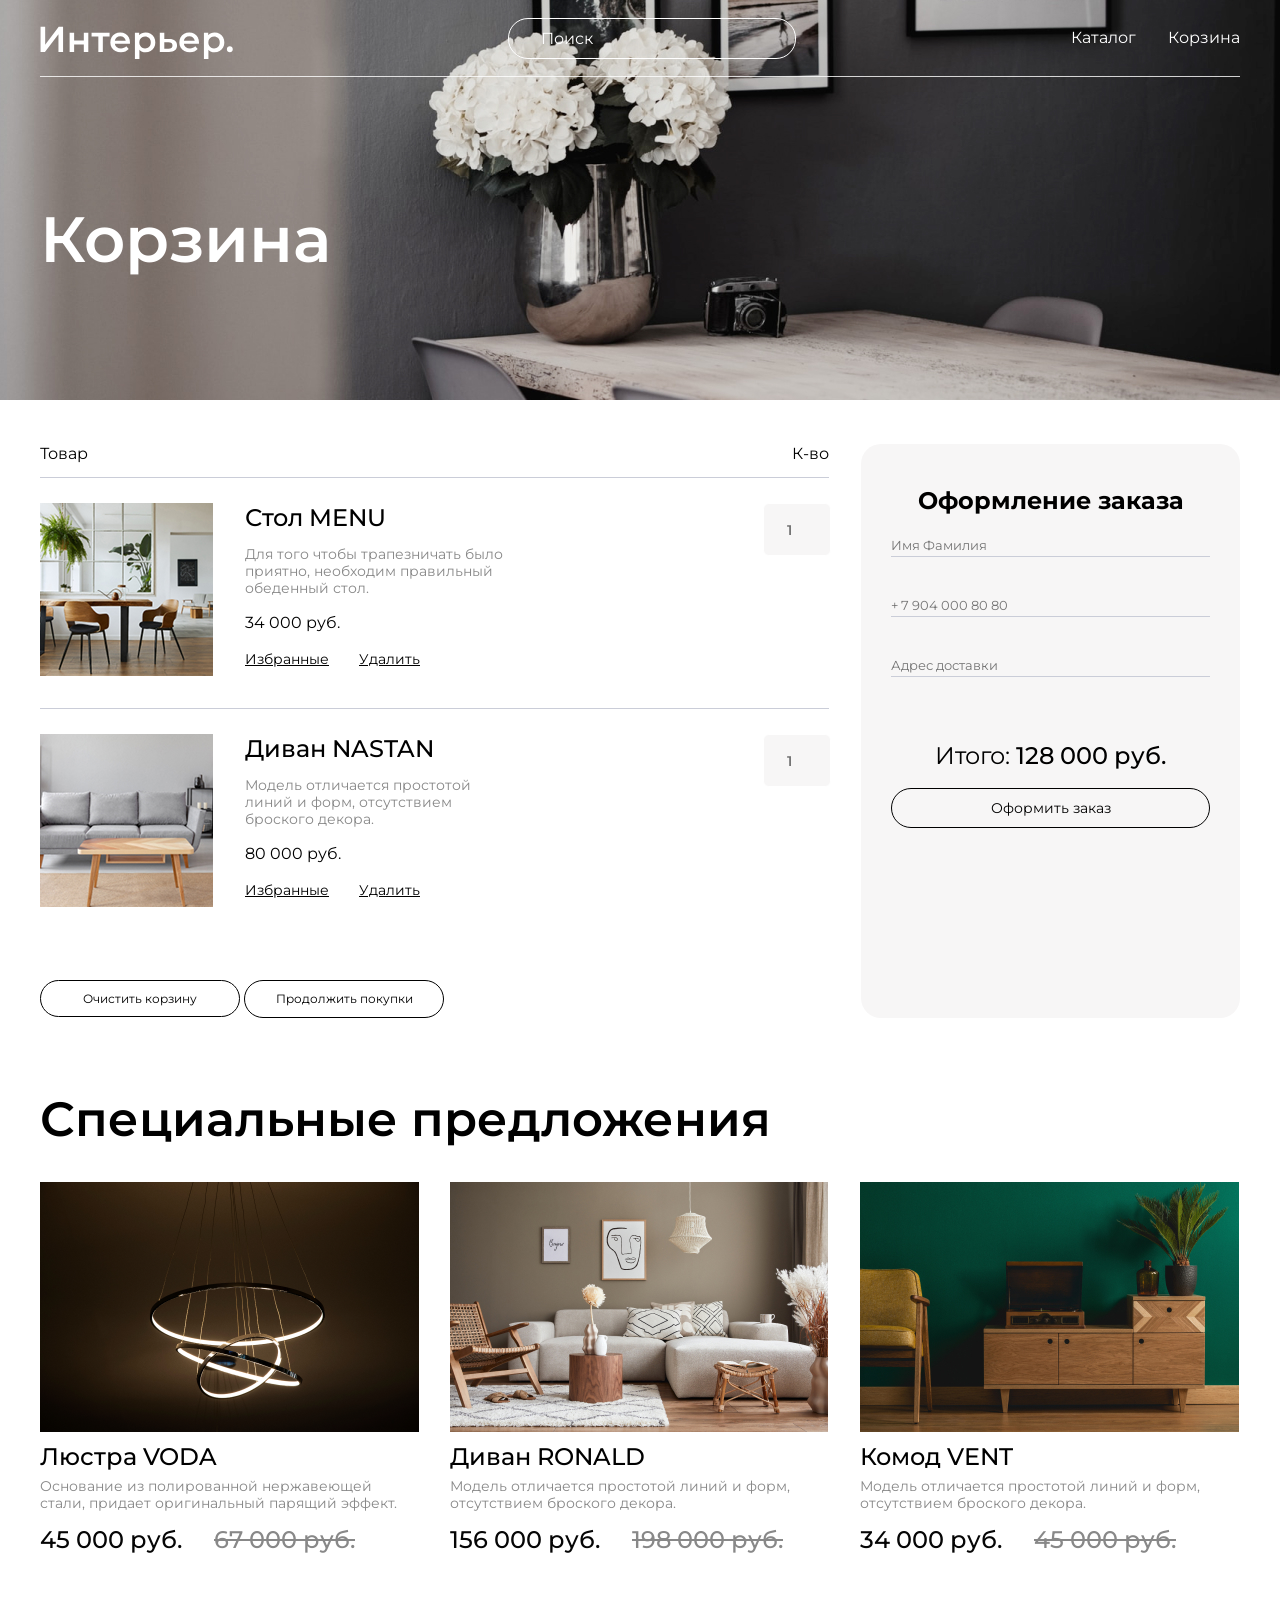
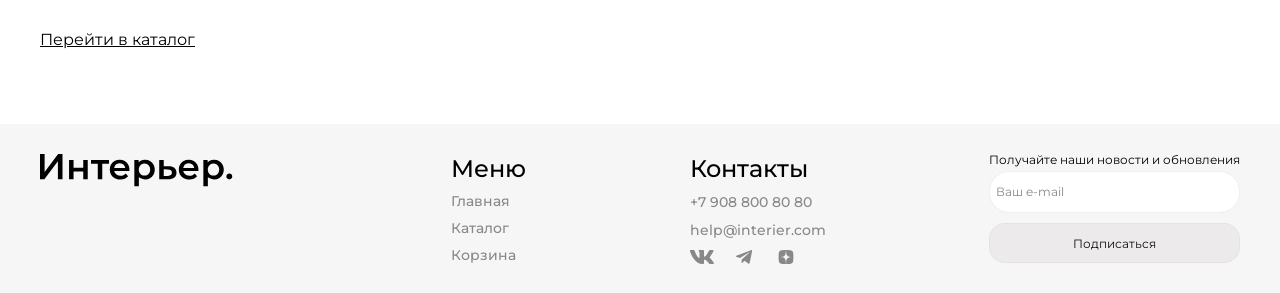
==== commit ff52b533: "Add files via upload" ====
--- a/card.html
+++ b/card.html
@@ -1,4 +1,4 @@
-
+<!DOCTYPE html>
     <html lang="en">
     <head>
         <meta charset="UTF-8">
@@ -135,10 +135,10 @@
         <h2 class="card__title">Специальные предложения</h2>
         <div class="card__content">
         <article class="product">
-              <button class="product__butoton">
+              <button class="product__button">
                 <img class="product__link" src="./img2/shopping-bag-line 1.svg" alt="В корзину">
             </button>
-            <button class="product__butoton-card">
+            <button class="product__button-card">
                 <img class="product__link" src="./img2/coolicon.svg" alt="В избранное">
             </button>
             <img src="./img/VODA.png" alt="VODA" class="product__img">
@@ -151,10 +151,10 @@
         </article>
 
         <article class="product">
-             <button class="product__butoton">
+             <button class="product__button">
                 <img class="product__link" src="./img2/shopping-bag-line 1.svg" alt="В корзину">
             </button>
-            <button class="product__butoton-card">
+            <button class="product__button-card">
                 <img class="product__link" src="./img2/coolicon.svg" alt="В избранное">
             </button>
              <img src="./img/RONALD.jpg" alt="RONALD" class="product__img" >
@@ -167,10 +167,10 @@
        </article>
 
        <article class="product">
-            <button class="product__butoton">
+            <button class="product__button">
                 <img class="product__link" src="./img2/shopping-bag-line 1.svg" alt="В корзину">
             </button>
-            <button class="product__butoton-card">
+            <button class="product__button-card">
                 <img class="product__link" src="./img2/coolicon.svg" alt="В избранное">
             </button>
             <img src="./img/VENT.jpg" alt="VENT" class="product__img">
@@ -195,29 +195,29 @@
             <img src="./img/logo-footer.svg" alt="LOGO">
         </article>
         <section class="footer__content">
-            <div class="footer__div1">
+            <div class="footer__menu">
                 <h4 class="footer__item">Меню</h4>
                     <nav class="footer__list">
-                    <a class="footer__list1" href="index.html">Главная</a>
-                    <a class="footer__list1" href="catalog.html">Каталог</a>
-                    <a class="footer__list1" href="card.html">Корзина</a>
+                    <a class="footer__telephone" href="index.html">Главная</a>
+                    <a class="footer__telephone" href="catalog.html">Каталог</a>
+                    <a class="footer__telephone" href="card.html">Корзина</a>
                     </nav>
             </div>
 
-            <div class="footer__div2">
+            <div class="footer__contacts">
             <h4 class="footer__item">Контакты</h4>
-                <a class="footer__list1" href="tel:+79088008080">+7 908 800 80 80</a>
-                <a class="footer__list2" href="mailto:help@interier.com">help@interier.com</a>
+                <a class="footer__telephone" href="tel:+79088008080">+7 908 800 80 80</a>
+                <a class="footer__mails" href="mailto:help@interier.com">help@interier.com</a>
                                <div class="footer__div-info">
-                <a class="footer__div-info2" href="#"><svg class="footer-icon" width="24" height="14" viewBox="0 0 24 14" fill="none" xmlns="http://www.w3.org/2000/svg">
+                <a class="footer__maps" href="#"><svg class="footer__icon" width="24" height="14" viewBox="0 0 24 14" fill="none" xmlns="http://www.w3.org/2000/svg">
 <path fill-rule="evenodd" clip-rule="evenodd" d="M23.45 0.948C23.616 0.402 23.45 0 22.655 0H20.03C19.362 0 19.054 0.347 18.887 0.73C18.887 0.73 17.552 3.926 15.661 6.002C15.049 6.604 14.771 6.795 14.437 6.795C14.27 6.795 14.019 6.604 14.019 6.057V0.948C14.019 0.292 13.835 0 13.279 0H9.151C8.734 0 8.483 0.304 8.483 0.593C8.483 1.214 9.429 1.358 9.526 3.106V6.904C9.526 7.737 9.373 7.888 9.039 7.888C8.149 7.888 5.984 4.677 4.699 1.003C4.45 0.288 4.198 0 3.527 0H0.9C0.15 0 0 0.347 0 0.73C0 1.412 0.89 4.8 4.145 9.281C6.315 12.341 9.37 14 12.153 14C13.822 14 14.028 13.632 14.028 12.997V10.684C14.028 9.947 14.186 9.8 14.715 9.8C15.105 9.8 15.772 9.992 17.33 11.467C19.11 13.216 19.403 14 20.405 14H23.03C23.78 14 24.156 13.632 23.94 12.904C23.702 12.18 22.852 11.129 21.725 9.882C21.113 9.172 20.195 8.407 19.916 8.024C19.527 7.533 19.638 7.314 19.916 6.877C19.916 6.877 23.116 2.451 23.449 0.948H23.45Z" fill=""/>
 </svg>
 </a>
-                <a class="footer__div-info2" href="#"><svg class="footer-icon" width="21" height="18" viewBox="0 0 21 18" fill="none" xmlns="http://www.w3.org/2000/svg">
+                <a class="footer__maps" href="#"><svg class="footer__icon" width="21" height="18" viewBox="0 0 21 18" fill="none" xmlns="http://www.w3.org/2000/svg">
 <path d="M19.2952 0.200894L0.690181 7.4125C-0.0585179 7.74834 -0.311748 8.42087 0.50922 8.78587L5.28221 10.3105L16.8227 3.14143C17.4528 2.69136 18.0979 2.81137 17.5428 3.30647L7.63109 12.3272L7.31974 16.1448C7.60812 16.7342 8.13615 16.737 8.47297 16.444L11.2152 13.8359L15.9117 17.3709C17.0025 18.02 17.596 17.6011 17.8307 16.4114L20.9112 1.74952C21.231 0.285058 20.6856 -0.360199 19.2952 0.200894Z" fill=""/>
 </svg>
 </a>
-                <a class="footer__div-info2" href="#"><svg class="footer-icon" width="19" height="18" viewBox="0 0 19 18" fill="none" xmlns="http://www.w3.org/2000/svg">
+                <a class="footer__maps" href="#"><svg class="footer__icon" width="19" height="18" viewBox="0 0 19 18" fill="none" xmlns="http://www.w3.org/2000/svg">
 <path d="M11.3321 10.7357C9.83929 12.195 9.73071 14.0143 9.60178 18C13.5239 18 16.2314 17.9871 17.6293 16.7014C18.9864 15.3771 19 12.69 19 9.09643C14.7929 9.225 12.8725 9.32143 11.3321 10.7357ZM0 9.09643C0 12.69 0.0135714 15.3771 1.37071 16.7014C2.76857 17.9871 5.47607 18 9.39821 18C9.2625 14.0143 9.16071 12.195 7.66786 10.7357C6.1275 9.32143 4.20714 9.21857 0 9.09643ZM9.39821 0C5.48286 0 2.76857 0.0128571 1.37071 1.29857C0.0135714 2.62286 0 5.31 0 8.90357C4.20714 8.775 6.1275 8.67857 7.66786 7.26429C9.16071 5.805 9.26929 3.98571 9.39821 0ZM11.3321 7.26429C9.83929 5.805 9.73071 3.98571 9.60178 0C13.5239 0 16.2314 0.0128571 17.6293 1.29857C18.9864 2.62286 19 5.31 19 8.90357C14.7929 8.775 12.8725 8.67857 11.3321 7.26429Z" fill=""/>
 </svg>
 </a>
--- a/style.css
+++ b/style.css
@@ -3,6 +3,7 @@
   background-image: url(./img/catalog-pg.jpg);
   background-size: cover;
   background-repeat: no-repeat;
+  height: 400px;
 }
 
 a,
@@ -472,7 +473,7 @@
   position: relative;
 }
 
-.product__butoton, .product__butoton-card {
+.product__button, .product__button-card {
   background: none;
   border: none;
   padding: 0;
@@ -482,19 +483,19 @@
   right: 10px;
 }
 
-.product__butoton {
+.product__button {
   padding-right: 21px;
 }
 
-.product__butoton-card, .product__butoton {
+.product__button-card, .product__button {
   display: none;
 }
 
-.product:hover .product__butoton {
+.product:hover .product__button {
   display: block;
 }
 
-.product:hover .product__butoton-card {
+.product:hover .product__button-card {
   display: block;
 }
 
@@ -814,7 +815,7 @@
 }
 
 .main {
-  margin-top: 140px;
+  margin-top: 60px;
   padding-bottom: 363px;
   color: #FFFFFF;
 }
@@ -876,7 +877,7 @@
 
 /*ЗАголовок МЕБЕЛЬ ДЛЯ ...*/
 .mebel {
-  padding-top: 63px;
+  padding-top: 77px;
 }
 .mebel__title {
   font-weight: 600;
@@ -911,29 +912,28 @@
   color: #FFFFFF;
   font-weight: 600;
 }
-.mebel__box1 {
+.mebel__rest {
   background-image: url(img/mebel1.jpg);
 }
-.mebel__box2 {
+.mebel__world {
   background-image: url(./img/mebel2.jpg);
 }
-.mebel__box3 {
+.mebel__kitchens {
   background-image: url(./img/mebel3.jpg);
 }
-.mebel__box4 {
+.mebel__kids {
   background-image: url(./img/mebel4.jpg);
 }
-.mebel__box5 {
+.mebel__bath {
   background-image: url(./img/mebel5.jpg);
 }
 
 /*Заголовку h2(Специальные предложения*/
 .card {
-  margin-top: 54px;
+  margin-top: 77px;
 }
 .card__content {
   gap: 30px;
-  margin-bottom: 53px;
   display: grid;
   grid-template-columns: repeat(12, 4fr);
 }
@@ -943,7 +943,7 @@
   line-height: 100%;
   color: #000000;
   flex-wrap: wrap;
-  padding-bottom: 32px;
+  padding-bottom: 39px;
 }
 
 .product {
@@ -1101,17 +1101,17 @@
   transform: scale(1.01);
 }
 
-.footer__list1:hover {
+.footer__telephone:hover {
   color: #150f0f;
   transform: scale(1.05);
 }
 
-.footer__list2:hover {
+.footer__mails:hover {
   color: #150f0f;
   transform: scale(1.05);
 }
 
-.footer__div-info2:hover {
+.footer__maps:hover {
   color: #150f0f;
   transform: scale(1.4);
 }
@@ -1122,48 +1122,56 @@
   font-weight: normal;
   font-size: 16px;
   line-height: 24px;
-  margin-bottom: 68px;
-  margin-top: 31px;
+  margin-bottom: 72px;
+  padding-top: 74px;
   display: inline-block;
 }
 
 .footer {
   background-color: #f7f6f6;
-  padding-top: 23px;
+  padding-top: 30px;
   padding-bottom: 29px;
   display: flex;
   justify-content: space-between;
   flex-wrap: wrap;
 }
 
-.footer-logo {
-  display: flex;
-  align-items: center;
-}
-
+/*
+.footer-logo{
+    display: flex;
+    align-items: center;
+}*/
 .footer__content {
-  width: 759px;
+  max-width: 789px;
+  width: 100%;
   display: flex;
   justify-content: space-between;
   flex-wrap: wrap;
 }
 
-.footer__div2 {
+.footer__info {
+  display: flex;
+  max-width: 335px;
+  width: 100%;
+  justify-content: space-between;
+}
+
+.footer__contacts {
   display: flex;
   flex-direction: column;
-  gap: 10px;
+  gap: 11px;
 }
 
 .footer__div-info {
   display: flex;
-  gap: 20px;
-}
-
-.footer__div-info2 {
+  gap: 18px;
+}
+
+.footer__maps {
   cursor: pointer;
 }
 
-.footer__div-info2 {
+.footer__maps {
   color: #888888; /* базовый цвет текста и иконки */
   text-decoration: none;
   display: inline-flex;
@@ -1172,7 +1180,7 @@
   transition: color 0.3s ease; /* плавная смена цвета */
 }
 
-.footer-icon {
+.footer__icon {
   width: 24px;
   height: 14px; /* точно под viewBox, чтобы не было «прыжков» */
   fill: currentColor; /* иконка берёт цвет родителя */
@@ -1180,15 +1188,15 @@
   transition: transform 0.3s cubic-bezier(0.25, 0.8, 0.25, 1);
 }
 
-.footer__div-info2:hover {
+.footer__maps:hover {
   color: #150f0f; /* новый цвет при наведении */
 }
 
-.footer__div-info2:hover .footer-icon {
+.footer__maps:hover .footer__icon {
   transform: scale(1.05); /* лёгкое увеличение без сдвига соседей */
 }
 
-.footer__div1 {
+.footer__menu {
   display: flex;
   flex-direction: column;
   gap: 10px;
@@ -1209,7 +1217,7 @@
   gap: 10px;
 }
 
-.footer__list1 {
+.footer__telephone {
   color: #888888;
   font-weight: 500;
   font-size: 14px;
@@ -1217,7 +1225,7 @@
   text-decoration: none;
 }
 
-.footer__list2 {
+.footer__mails {
   color: #888888;
   font-weight: 500;
   font-size: 14px;
@@ -1239,7 +1247,7 @@
   font-size: 12px;
   line-height: 15px;
   color: #000000;
-  margin-bottom: 8px;
+  margin-bottom: 3px;
   line-height: 100%;
 }
 
@@ -1252,7 +1260,7 @@
   font-size: 12px;
   line-height: 18px;
   color: #000000;
-  padding: 12px 17px;
+  padding: 11px 6px;
   width: 100%;
   margin-bottom: 8px;
   cursor: pointer;
@@ -1335,10 +1343,10 @@
     padding-left: calc(50% - 393px);
     padding-right: calc(50% - 393px);
   }
-  .mebel__box1 {
+  .mebel__rest {
     height: 268px;
   }
-  .mebel__box2 {
+  .mebel__world {
     height: 268px;
   }
   .mebel__box {
@@ -1426,12 +1434,20 @@
     padding-left: 16px;
     padding-right: 16px;
   }
+  .cart {
+    display: flex;
+    justify-content: space-around;
+  }
   .header {
     padding-top: 32px;
     border-bottom: none;
   }
+  .logo {
+    margin-top: 0px;
+  }
   .logo__img {
     width: 99px;
+    margin-bottom: 6px;
   }
   .nav__item {
     display: none;
@@ -1444,9 +1460,6 @@
     justify-content: center;
     align-items: center;
     gap: 32px;
-  }
-  .logo__img {
-    width: 99px;
   }
   .main {
     margin-top: 29px;
@@ -1494,17 +1507,25 @@
     color: #000000;
   }
   .mebel__div {
+    /* margin-top: 32px; */
     margin-top: 32px;
     display: grid;
-    gap: 16px;
-    grid-template-columns: repeat(4, 1fr);
-  }
-  .mebel__box1 {
+    row-gap: 16px;
+    -moz-column-gap: 0px;
+         column-gap: 0px;
+    /* gap: 0px; */
+    grid-template-columns: 1fr;
+    /* display: grid; */
+    /* gap: 16px; */
+    /* grid-template-columns: 1fr; */
+    justify-items: center;
+  }
+  .mebel__rest {
     width: 343px;
     height: 243px;
     font-size: 28px;
   }
-  .mebel__box2 {
+  .mebel__world {
     width: 343px;
     height: 243px;
     font-size: 28px;
@@ -1699,8 +1720,12 @@
     padding-top: 32px;
     border-bottom: none;
   }
+  .logo {
+    margin-top: 0px;
+  }
   .logo__img {
     width: 99px;
+    margin-bottom: 6px;
   }
   .nav__item {
     display: none;
@@ -1712,13 +1737,14 @@
     display: flex;
     justify-content: center;
     align-items: center;
-    gap: 32px;
+    gap: 29px;
+    padding-bottom: 13px;
   }
   .logo__img {
     width: 99px;
   }
   .main {
-    margin-top: 29px;
+    margin-top: 21px;
   }
   .main__title {
     width: 100%;
@@ -1730,6 +1756,7 @@
     line-height: 1.2;
     text-align: center;
     color: #FFFFFF;
+    margin-bottom: 12px;
   }
   .main__text {
     width: 100%;
@@ -1768,16 +1795,19 @@
   .mebel__div {
     margin-top: 32px;
     display: grid;
-    gap: 16px;
-    grid-template-columns: repeat(4, 1fr);
-  }
-  .mebel__box1 {
+    row-gap: 16px;
+    -moz-column-gap: 0px;
+         column-gap: 0px;
+    /* gap: 0px; */
+    grid-template-columns: 1fr;
+  }
+  .mebel__rest {
     max-width: 343px;
     width: 100%;
     height: 243px;
     font-size: 28px;
   }
-  .mebel__box2 {
+  .mebel__world {
     max-width: 343px;
     width: 100%;
     height: 243px;
@@ -1844,7 +1874,7 @@
   .footer__list {
     margin-bottom: 70px;
   }
-  .footer__div2 {
+  .footer__contacts {
     display: flex;
     flex-direction: column;
     gap: 10px;
